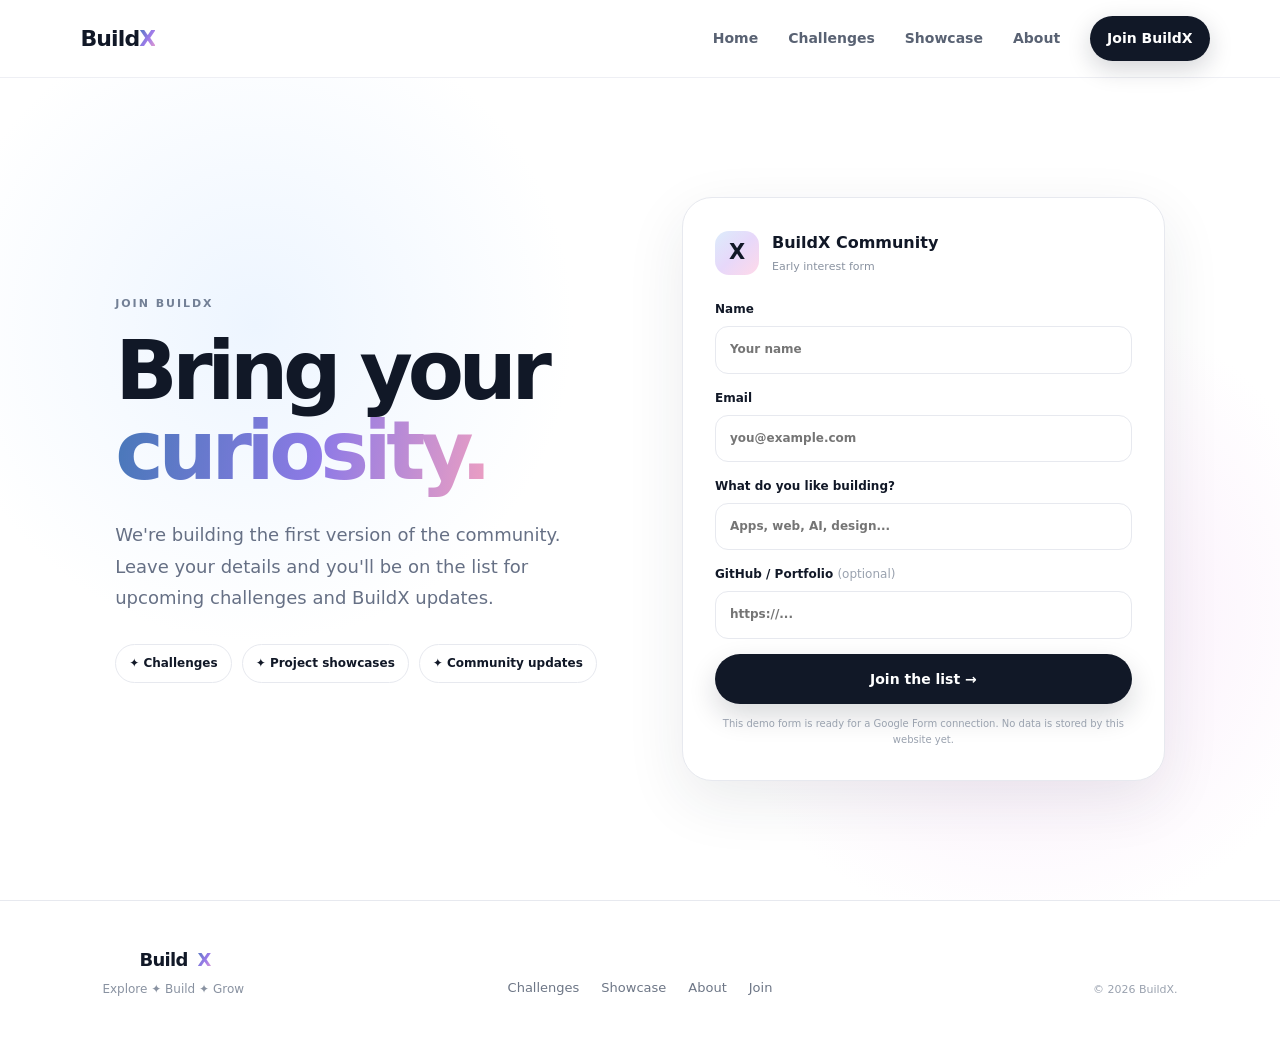
==== join.html @ 9d71e133 "Add files via upload Create BuildX website v0.1" ====
<!DOCTYPE html>
<html lang="en"><head>
<meta charset="UTF-8"><meta name="viewport" content="width=device-width, initial-scale=1.0">
<meta name="description" content="Join BuildX.">
<title>Join BuildX — BuildX</title><link rel="icon" href="assets/logo-mark.svg" type="image/svg+xml"><link rel="stylesheet" href="style.css">
</head><body>
<header class="site-header"><a class="brand" href="index.html"><img src="assets/logo-mark.svg" alt=""><span>Build<span class="brand-x">X</span></span></a><button class="menu-toggle">☰</button><nav class="nav"><a href="index.html">Home</a><a href="challenges.html">Challenges</a><a href="showcase.html">Showcase</a><a href="about.html">About</a><a class="nav-cta active-cta" href="join.html">Join BuildX</a></nav></header>
<main>
<section class="join-layout">
<div class="join-copy"><div class="eyebrow">Join BuildX</div><h1>Bring your<br><span>curiosity.</span></h1><p>We're building the first version of the community. Leave your details and you'll be on the list for upcoming challenges and BuildX updates.</p><div class="join-points"><span>✦ Challenges</span><span>✦ Project showcases</span><span>✦ Community updates</span></div></div>
<div class="form-card">
<div class="form-header"><span class="mini-x">X</span><div><strong>BuildX Community</strong><small>Early interest form</small></div></div>
<form id="joinForm">
<label>Name<input required type="text" name="name" placeholder="Your name"></label>
<label>Email<input required type="email" name="email" placeholder="you@example.com"></label>
<label>What do you like building?<input type="text" name="interest" placeholder="Apps, web, AI, design..."></label>
<label>GitHub / Portfolio <span class="optional">(optional)</span><input type="url" name="link" placeholder="https://..."></label>
<button class="btn primary full" type="submit">Join the list →</button>
<p class="form-note">This demo form is ready for a Google Form connection. No data is stored by this website yet.</p>
<div id="form-message" class="form-message" aria-live="polite"></div>
</form>
</div>
</section>
</main>
<footer class="footer"><div><a class="brand footer-brand" href="index.html"><img src="assets/logo-mark.svg" alt="">Build<span class="brand-x">X</span></a><p>Explore ✦ Build ✦ Grow</p></div><div class="footer-links"><a href="challenges.html">Challenges</a><a href="showcase.html">Showcase</a><a href="about.html">About</a><a href="join.html">Join</a></div><div class="footer-copy">© <span id="year"></span> BuildX.</div></footer><script src="script.js"></script>
</body></html>
---- style.css ----
:root{
--ink:#111827;--muted:#667085;--blue:#4778b8;--lav:#a78bfa;--pink:#f3a6c8;--soft:#f7f8fc;--line:#e7e9ef;--white:#fff;
--shadow:0 20px 60px rgba(31,41,55,.09);--radius:28px;
}
*{box-sizing:border-box}html{scroll-behavior:smooth}body{margin:0;color:var(--ink);background:var(--white);font-family:Inter,ui-sans-serif,system-ui,-apple-system,BlinkMacSystemFont,"Segoe UI",sans-serif;line-height:1.6}a{text-decoration:none;color:inherit}button,input{font:inherit}
.site-header{height:78px;display:flex;align-items:center;justify-content:space-between;padding:0 5.5%;border-bottom:1px solid rgba(231,233,239,.7);position:sticky;top:0;background:rgba(255,255,255,.88);backdrop-filter:blur(18px);z-index:10}.brand{display:flex;align-items:center;gap:10px;font-size:22px;font-weight:800;letter-spacing:-.04em}.brand-mark{width:34px;height:34px}.brand-x{background:linear-gradient(120deg,#4778b8,#9d7bea 55%,#f1a3c8);-webkit-background-clip:text;background-clip:text;color:transparent}.nav{display:flex;align-items:center;gap:30px;font-size:14px;color:#596273;font-weight:600}.nav a:hover,.nav a.active{color:var(--ink)}.nav-cta{background:var(--ink);color:white!important;padding:11px 17px;border-radius:999px}.active-cta{box-shadow:0 8px 24px rgba(17,24,39,.18)}.menu-toggle{display:none;background:none;border:0;font-size:25px}
.hero{min-height:calc(100vh - 78px);display:grid;grid-template-columns:1.05fr .95fr;align-items:center;padding:7vh 8% 9vh;overflow:hidden;background:radial-gradient(circle at 80% 25%,#f7effd 0,transparent 27%),radial-gradient(circle at 15% 80%,#edf5ff 0,transparent 25%)}.hero-copy{max-width:680px}.eyebrow{text-transform:uppercase;letter-spacing:.18em;font-size:11px;font-weight:800;color:#738096;margin-bottom:18px}.hero h1,.page-hero h1,.join-copy h1{font-size:clamp(48px,6.4vw,88px);line-height:.98;letter-spacing:-.065em;margin:0 0 28px}.hero h1 span,.page-hero h1 span,.join-copy h1 span,h2 span{background:linear-gradient(100deg,#4778b8,#8e7ae6 55%,#ed9fc2);-webkit-background-clip:text;background-clip:text;color:transparent}.hero-copy>p,.page-hero>p,.join-copy>p{font-size:18px;max-width:630px;color:var(--muted);line-height:1.75}.hero-actions{display:flex;gap:12px;margin:32px 0 22px;flex-wrap:wrap}.btn{display:inline-flex;align-items:center;justify-content:center;gap:10px;border:0;border-radius:999px;padding:14px 20px;font-weight:750;font-size:14px;cursor:pointer;transition:.2s transform,.2s box-shadow}.btn:hover{transform:translateY(-2px)}.btn.primary{background:var(--ink);color:white;box-shadow:0 12px 28px rgba(17,24,39,.16)}.btn.ghost{border:1px solid var(--line);background:white}.btn.dark{background:var(--ink);color:white}.btn.light{background:white;color:var(--ink)}.btn.full{width:100%}.btn.disabled{cursor:default;opacity:.65}.hero-note{font-size:12px;color:#7b8494}.dot{display:inline-block;width:7px;height:7px;border-radius:50%;background:#7dc7a4;margin-right:7px}
.hero-art{min-height:540px;position:relative;display:grid;place-items:center}.build-card{width:min(380px,72vw);height:460px;border-radius:44px;background:linear-gradient(145deg,#ffffff,#eef3fb 48%,#f9e9f3);box-shadow:var(--shadow);border:1px solid rgba(255,255,255,.9);position:relative;overflow:hidden;transform:rotate(4deg)}.build-card:before{content:"";position:absolute;width:330px;height:330px;border-radius:50%;background:linear-gradient(135deg,#d8e8fb,#d9c6fa 48%,#ffc9df);top:85px;left:24px;opacity:.75;filter:blur(2px)}.mini-brand{position:absolute;top:28px;left:28px;display:flex;gap:8px;align-items:center;font-weight:800}.mini-brand img{width:27px}.card-x{position:absolute;font-size:210px;font-weight:900;letter-spacing:-.15em;right:45px;top:80px;color:rgba(255,255,255,.5);text-shadow:0 15px 35px rgba(75,91,125,.13)}.card-label{position:absolute;bottom:34px;left:32px;font-size:13px;letter-spacing:.16em;color:#5b6575}.card-label strong{font-size:34px;letter-spacing:-.04em;color:var(--ink)}.spark{position:absolute;color:white;font-size:28px}.spark-1{top:140px;left:70px}.spark-2{bottom:120px;right:55px}.orb{position:absolute;border-radius:50%;filter:blur(1px)}.orb-a{width:95px;height:95px;background:#e7d8fa;top:55px;right:8%}.orb-b{width:58px;height:58px;background:#d7ecfb;bottom:70px;left:8%}
.section{padding:110px 8%}.section-heading h2,.split-heading h2,.meaning-grid h2{font-size:clamp(38px,4.7vw,64px);line-height:1.03;letter-spacing:-.055em;margin:0}.loop-grid{display:grid;grid-template-columns:repeat(3,1fr);gap:18px;margin-top:55px}.feature-card{padding:35px;border:1px solid var(--line);border-radius:var(--radius);min-height:300px;position:relative;background:white}.feature-card.featured{background:#f8f6ff;border-color:#e7defa}.feature-no{position:absolute;right:25px;top:25px;color:#a1a9b7;font-size:12px}.feature-icon{font-size:30px;margin-bottom:70px}.feature-card h3{font-size:24px;margin:0 0 7px}.feature-card p{color:var(--muted);margin:0}.split-heading{display:flex;align-items:end;justify-content:space-between;gap:20px}.text-link{font-weight:750;font-size:14px}.text-link:hover{text-decoration:underline}.challenge-preview{background:var(--soft)}.challenge-card{margin-top:48px;border-radius:var(--radius);background:white;border:1px solid var(--line);display:grid;grid-template-columns:1.6fr .65fr;overflow:hidden;box-shadow:0 12px 40px rgba(31,41,55,.05)}.challenge-info{padding:46px}.pill{display:inline-flex;padding:6px 10px;border-radius:999px;background:#f0f2f6;color:#6c7482;font-size:11px;font-weight:800;text-transform:uppercase;letter-spacing:.08em}.pill.live{background:#eaf7f0;color:#32805b}.pill.soon{background:#f1edff;color:#755cc5}.challenge-info h3{font-size:35px;letter-spacing:-.04em;margin:22px 0 10px}.challenge-info p{color:var(--muted);max-width:650px}.meta-row{display:flex;gap:18px;flex-wrap:wrap;color:#737d8d;font-size:12px;margin:24px 0}.challenge-side{background:linear-gradient(145deg,#f0f6fd,#f5eafa 55%,#ffeef5);display:flex;flex-direction:column;justify-content:space-between;padding:35px}.big-x{font-size:160px;font-weight:900;line-height:1;background:linear-gradient(120deg,#4778b8,#a78bfa,#f1a5c7);-webkit-background-clip:text;background-clip:text;color:transparent}.manifesto{background:var(--ink);color:white;text-align:center}.manifesto-inner{max-width:850px;margin:auto}.manifesto .eyebrow{color:#9da7b9}.manifesto h2{font-size:clamp(48px,6vw,82px);line-height:1;letter-spacing:-.06em;margin:0 0 22px}.manifesto h2 em{font-style:normal;background:linear-gradient(100deg,#a8c9ed,#cbb5f8,#f7b6d2);-webkit-background-clip:text;background-clip:text;color:transparent}.manifesto p{color:#b6bfcd;font-size:17px;line-height:1.8;margin:0 auto 30px;max-width:720px}
.footer{padding:45px 8%;display:grid;grid-template-columns:1fr auto 1fr;align-items:end;gap:30px;border-top:1px solid var(--line);background:white}.footer-brand{font-size:18px}.footer-brand img{width:27px}.footer p{margin:5px 0 0;color:#8992a1;font-size:12px}.footer-links{display:flex;gap:22px;font-size:13px;color:#6d7686}.footer-copy{text-align:right;color:#9aa2af;font-size:11px}
.page-hero{padding:125px 8% 90px;background:radial-gradient(circle at 80% 30%,#f7effd 0,transparent 25%),radial-gradient(circle at 10% 50%,#edf5ff 0,transparent 25%)}.page-hero h1{font-size:clamp(55px,7vw,92px);max-width:900px}.cards-section{padding-top:35px}.challenge-list{display:grid;grid-template-columns:repeat(2,1fr);gap:20px}.large-card{border:1px solid var(--line);border-radius:var(--radius);padding:35px;background:white;min-height:410px;display:flex;flex-direction:column}.large-card:nth-child(1){grid-column:span 2;background:linear-gradient(135deg,#fbfcff,#f7f1fc)}.card-top{display:flex;justify-content:space-between;align-items:center}.difficulty{font-size:12px;color:#778191}.challenge-number{font-size:12px;color:#a0a8b5;margin:35px 0 5px}.large-card h2{font-size:34px;letter-spacing:-.045em;margin:0 0 8px}.large-card p{color:var(--muted);max-width:650px}.large-card .btn{margin-top:auto;align-self:flex-start}.muted-card{background:#fafafa}.cta-band{display:flex;justify-content:space-between;align-items:center;background:#f4f5f8}.cta-band h2{margin:0;font-size:36px;letter-spacing:-.04em}.showcase-grid{display:grid;grid-template-columns:repeat(3,1fr);gap:20px;padding-top:30px}.project-card{border:1px solid var(--line);border-radius:var(--radius);overflow:hidden;background:white}.project-visual{height:240px;display:grid;place-items:center;font-size:100px;background:linear-gradient(135deg,#edf5ff,#f1eaff,#ffedf5)}.visual-two{background:linear-gradient(135deg,#f5f8ff,#e9f4ff,#f6eafb)}.visual-three{background:linear-gradient(135deg,#fff4f8,#f3efff,#e9f5ff)}.project-body{padding:25px}.project-body h3{font-size:23px;letter-spacing:-.035em;margin:16px 0 7px}.project-body p{font-size:14px;color:var(--muted)}.meaning-grid{display:grid;grid-template-columns:.9fr 1.1fr;gap:90px}.meaning-copy p{font-size:19px;color:var(--muted);margin:0 0 25px}.meaning-copy strong{color:var(--ink)}.quote{margin-top:45px;padding:25px;border-left:3px solid #b7a3ed;font-size:25px;font-weight:750;letter-spacing:-.03em}.values{background:var(--soft)}.value-grid{display:grid;grid-template-columns:repeat(3,1fr);gap:18px;margin-top:45px}.value-grid article{padding:30px;border-radius:var(--radius);background:white;border:1px solid var(--line)}.value-grid span{font-size:11px;color:#9099a8}.value-grid h3{font-size:22px;margin:40px 0 8px}.value-grid p{color:var(--muted);font-size:14px}.join-layout{min-height:calc(100vh - 78px);display:grid;grid-template-columns:1fr 1fr;gap:8%;align-items:center;padding:80px 9%;background:radial-gradient(circle at 20% 30%,#edf5ff 0,transparent 27%),radial-gradient(circle at 80% 65%,#f9eafa 0,transparent 28%)}.join-points{display:flex;flex-wrap:wrap;gap:10px;margin-top:30px}.join-points span{padding:9px 13px;border-radius:999px;background:white;border:1px solid var(--line);font-size:12px;font-weight:700}.form-card{background:white;border:1px solid var(--line);border-radius:30px;padding:32px;box-shadow:var(--shadow);max-width:520px;width:100%;justify-self:end}.form-header{display:flex;gap:13px;align-items:center;margin-bottom:25px}.mini-x{display:grid;place-items:center;width:44px;height:44px;border-radius:14px;background:linear-gradient(135deg,#dcecfb,#e7d8fa,#ffd9e9);font-weight:900;font-size:21px}.form-header small{display:block;color:#8a93a1;font-size:11px;margin-top:2px}.form-card label{display:block;font-size:12px;font-weight:750;margin:15px 0}.form-card input{width:100%;margin-top:7px;border:1px solid var(--line);border-radius:13px;padding:13px 14px;outline:none}.form-card input:focus{border-color:#a99adf;box-shadow:0 0 0 4px #f0ecfb}.optional{font-weight:500;color:#9aa2af}.form-note{font-size:10px!important;color:#9aa2af!important;text-align:center;margin:12px 0 0}.form-message{display:none;margin-top:14px;padding:12px;border-radius:12px;background:#edf8f1;color:#347354;font-size:12px}.verify-wrap{min-height:calc(100vh - 78px);padding:110px 8%;text-align:center;background:radial-gradient(circle at 50% 20%,#f4edff 0,transparent 35%)}.verify-wrap h1{font-size:clamp(50px,7vw,88px);line-height:1;letter-spacing:-.06em;margin:0 0 20px}.verify-wrap>p{max-width:600px;margin:0 auto;color:var(--muted)}.verify-card{max-width:650px;margin:45px auto 0;background:white;border:1px solid var(--line);padding:30px;border-radius:25px;text-align:left;box-shadow:var(--shadow)}.verify-card label{font-size:12px;font-weight:800}.verify-input{display:flex;gap:10px;margin-top:8px}.verify-input input{flex:1;border:1px solid var(--line);border-radius:14px;padding:14px;outline:none}.verify-result{margin-top:18px}.verify-success{padding:18px;border-radius:16px;background:#edf8f1;color:#2f6d4c}.verify-neutral{padding:18px;border-radius:16px;background:#f5f6f8;color:#687283}
@media(max-width:850px){.site-header{padding:0 5%}.menu-toggle{display:block}.nav{display:none;position:absolute;top:78px;left:0;right:0;background:white;border-bottom:1px solid var(--line);padding:18px 5%;flex-direction:column;align-items:stretch;gap:5px}.nav.open{display:flex}.nav a{padding:10px}.nav-cta{text-align:center}.hero{grid-template-columns:1fr;padding:70px 7%}.hero-art{min-height:420px}.loop-grid,.showcase-grid,.value-grid,.challenge-list{grid-template-columns:1fr}.large-card:nth-child(1){grid-column:auto}.challenge-card,.meaning-grid,.join-layout{grid-template-columns:1fr}.challenge-side{min-height:240px}.footer{grid-template-columns:1fr;align-items:start}.footer-copy{text-align:left}.footer-links{flex-wrap:wrap}.page-hero{padding:90px 7% 60px}.section{padding:80px 7%}.join-layout{padding:70px 7%;gap:45px}.form-card{justify-self:stretch}.verify-input{flex-direction:column}}
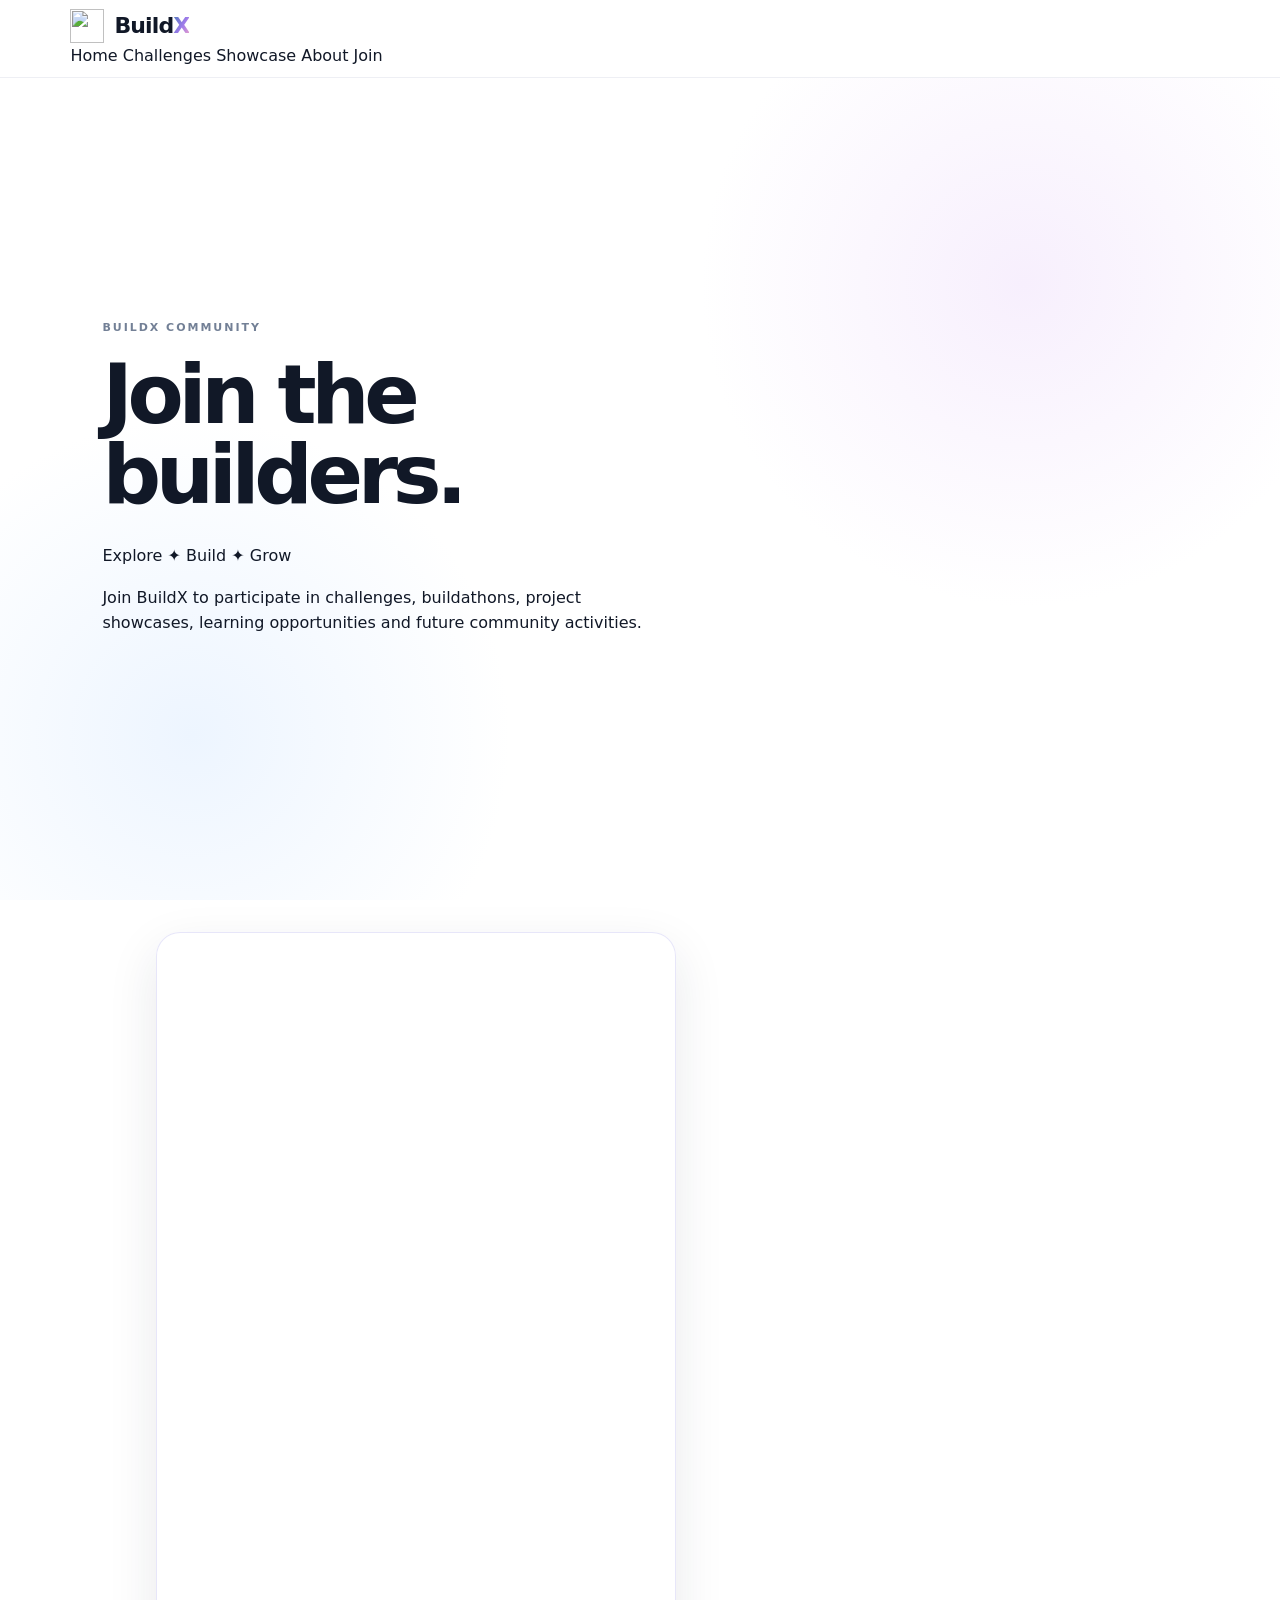
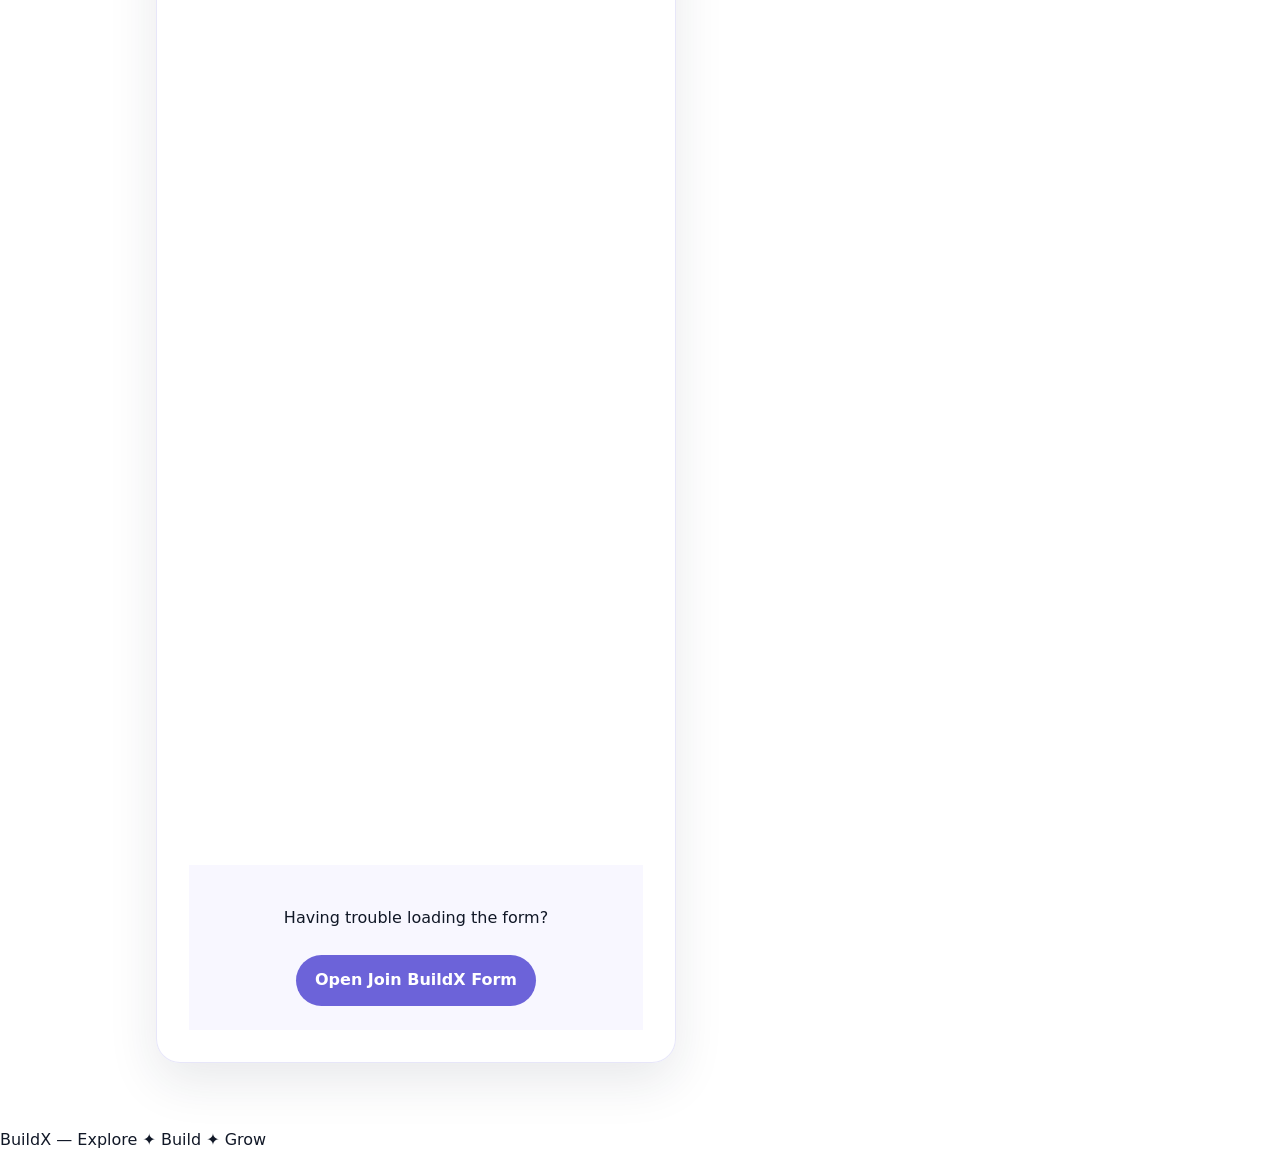
==== commit d0088191: "Connect Join BuildX registration form" ====
--- a/join.html
+++ b/join.html
@@ -1,26 +1,217 @@
 <!DOCTYPE html>
-<html lang="en"><head>
-<meta charset="UTF-8"><meta name="viewport" content="width=device-width, initial-scale=1.0">
-<meta name="description" content="Join BuildX.">
-<title>Join BuildX — BuildX</title><link rel="icon" href="assets/logo-mark.svg" type="image/svg+xml"><link rel="stylesheet" href="style.css">
-</head><body>
-<header class="site-header"><a class="brand" href="index.html"><img src="assets/logo-mark.svg" alt=""><span>Build<span class="brand-x">X</span></span></a><button class="menu-toggle">☰</button><nav class="nav"><a href="index.html">Home</a><a href="challenges.html">Challenges</a><a href="showcase.html">Showcase</a><a href="about.html">About</a><a class="nav-cta active-cta" href="join.html">Join BuildX</a></nav></header>
-<main>
-<section class="join-layout">
-<div class="join-copy"><div class="eyebrow">Join BuildX</div><h1>Bring your<br><span>curiosity.</span></h1><p>We're building the first version of the community. Leave your details and you'll be on the list for upcoming challenges and BuildX updates.</p><div class="join-points"><span>✦ Challenges</span><span>✦ Project showcases</span><span>✦ Community updates</span></div></div>
-<div class="form-card">
-<div class="form-header"><span class="mini-x">X</span><div><strong>BuildX Community</strong><small>Early interest form</small></div></div>
-<form id="joinForm">
-<label>Name<input required type="text" name="name" placeholder="Your name"></label>
-<label>Email<input required type="email" name="email" placeholder="you@example.com"></label>
-<label>What do you like building?<input type="text" name="interest" placeholder="Apps, web, AI, design..."></label>
-<label>GitHub / Portfolio <span class="optional">(optional)</span><input type="url" name="link" placeholder="https://..."></label>
-<button class="btn primary full" type="submit">Join the list →</button>
-<p class="form-note">This demo form is ready for a Google Form connection. No data is stored by this website yet.</p>
-<div id="form-message" class="form-message" aria-live="polite"></div>
-</form>
-</div>
-</section>
-</main>
-<footer class="footer"><div><a class="brand footer-brand" href="index.html"><img src="assets/logo-mark.svg" alt="">Build<span class="brand-x">X</span></a><p>Explore ✦ Build ✦ Grow</p></div><div class="footer-links"><a href="challenges.html">Challenges</a><a href="showcase.html">Showcase</a><a href="about.html">About</a><a href="join.html">Join</a></div><div class="footer-copy">© <span id="year"></span> BuildX.</div></footer><script src="script.js"></script>
-</body></html>+<html lang="en">
+<head>
+  <meta charset="UTF-8">
+  <meta name="viewport" content="width=device-width, initial-scale=1.0">
+
+  <title>Join BuildX</title>
+
+  <meta
+    name="description"
+    content="Join the BuildX community and start exploring, building and growing."
+  >
+
+  <link rel="stylesheet" href="style.css">
+
+  <style>
+    .form-wrap {
+      max-width: 1000px;
+      margin: 2rem auto 4rem;
+      padding: 0 1rem;
+    }
+
+    .form-card {
+      background: rgba(255, 255, 255, 0.96);
+      border: 1px solid rgba(108, 99, 217, 0.16);
+      border-radius: 24px;
+      overflow: hidden;
+      box-shadow: 0 18px 50px rgba(30, 41, 59, 0.10);
+    }
+
+    .form-card iframe {
+      display: block;
+      width: 100%;
+      min-height: 1500px;
+      border: 0;
+    }
+
+    .fallback {
+      text-align: center;
+      padding: 1.5rem;
+      background: #f8f7ff;
+    }
+
+    .fallback p {
+      margin-bottom: 0.75rem;
+    }
+
+    .fallback a {
+      display: inline-block;
+      margin-top: 0.75rem;
+      padding: 0.8rem 1.2rem;
+      border-radius: 999px;
+      text-decoration: none;
+      font-weight: 700;
+      background: #6c63d9;
+      color: white;
+    }
+
+    .fallback a:hover {
+      opacity: 0.9;
+    }
+  </style>
+</head>
+
+<body>
+
+  <!-- ================= HEADER ================= -->
+
+  <header class="site-header">
+
+    <div class="container nav-wrap">
+
+      <a
+        class="brand"
+        href="index.html"
+        aria-label="BuildX home"
+      >
+
+        <img
+          src="assets/logo-mark.svg"
+          alt=""
+          class="brand-mark"
+        >
+
+        <span>
+          Build<span class="brand-x">X</span>
+        </span>
+
+      </a>
+
+
+      <nav
+        class="nav-links"
+        aria-label="Main navigation"
+      >
+
+        <a href="index.html">
+          Home
+        </a>
+
+        <a href="challenges.html">
+          Challenges
+        </a>
+
+        <a href="showcase.html">
+          Showcase
+        </a>
+
+        <a href="about.html">
+          About
+        </a>
+
+        <a
+          class="active"
+          href="join.html"
+        >
+          Join
+        </a>
+
+      </nav>
+
+    </div>
+
+  </header>
+
+
+  <!-- ================= MAIN CONTENT ================= -->
+
+  <main>
+
+    <section class="hero">
+
+      <div class="container">
+
+        <p class="eyebrow">
+          BUILDX COMMUNITY
+        </p>
+
+
+        <h1>
+          Join the builders.
+        </h1>
+
+
+        <p class="hero-subtitle">
+          Explore ✦ Build ✦ Grow
+        </p>
+
+
+        <p class="hero-copy">
+
+          Join BuildX to participate in challenges,
+          buildathons, project showcases, learning
+          opportunities and future community activities.
+
+        </p>
+
+      </div>
+
+    </section>
+
+
+    <!-- ================= GOOGLE FORM ================= -->
+
+    <div class="form-wrap">
+
+      <div class="form-card">
+
+        <iframe
+          src="https://docs.google.com/forms/d/e/1FAIpQLSejNdqGbI6tsIMmUOuRSM01CTaoqpdeuEkQB9PARzF-L8LqbA/viewform"
+          title="Join BuildX registration form"
+          loading="lazy">
+        </iframe>
+
+
+        <!-- Backup link if iframe doesn't load -->
+
+        <div class="fallback">
+
+          <p>
+            Having trouble loading the form?
+          </p>
+
+          <a
+            href="https://docs.google.com/forms/d/e/1FAIpQLSejNdqGbI6tsIMmUOuRSM01CTaoqpdeuEkQB9PARzF-L8LqbA/viewform"
+            target="_blank"
+            rel="noopener"
+          >
+            Open Join BuildX Form
+          </a>
+
+        </div>
+
+      </div>
+
+    </div>
+
+  </main>
+
+
+  <!-- ================= FOOTER ================= -->
+
+  <footer class="site-footer">
+
+    <div class="container">
+
+      <p>
+        BuildX — Explore ✦ Build ✦ Grow
+      </p>
+
+    </div>
+
+  </footer>
+
+
+</body>
+</html>
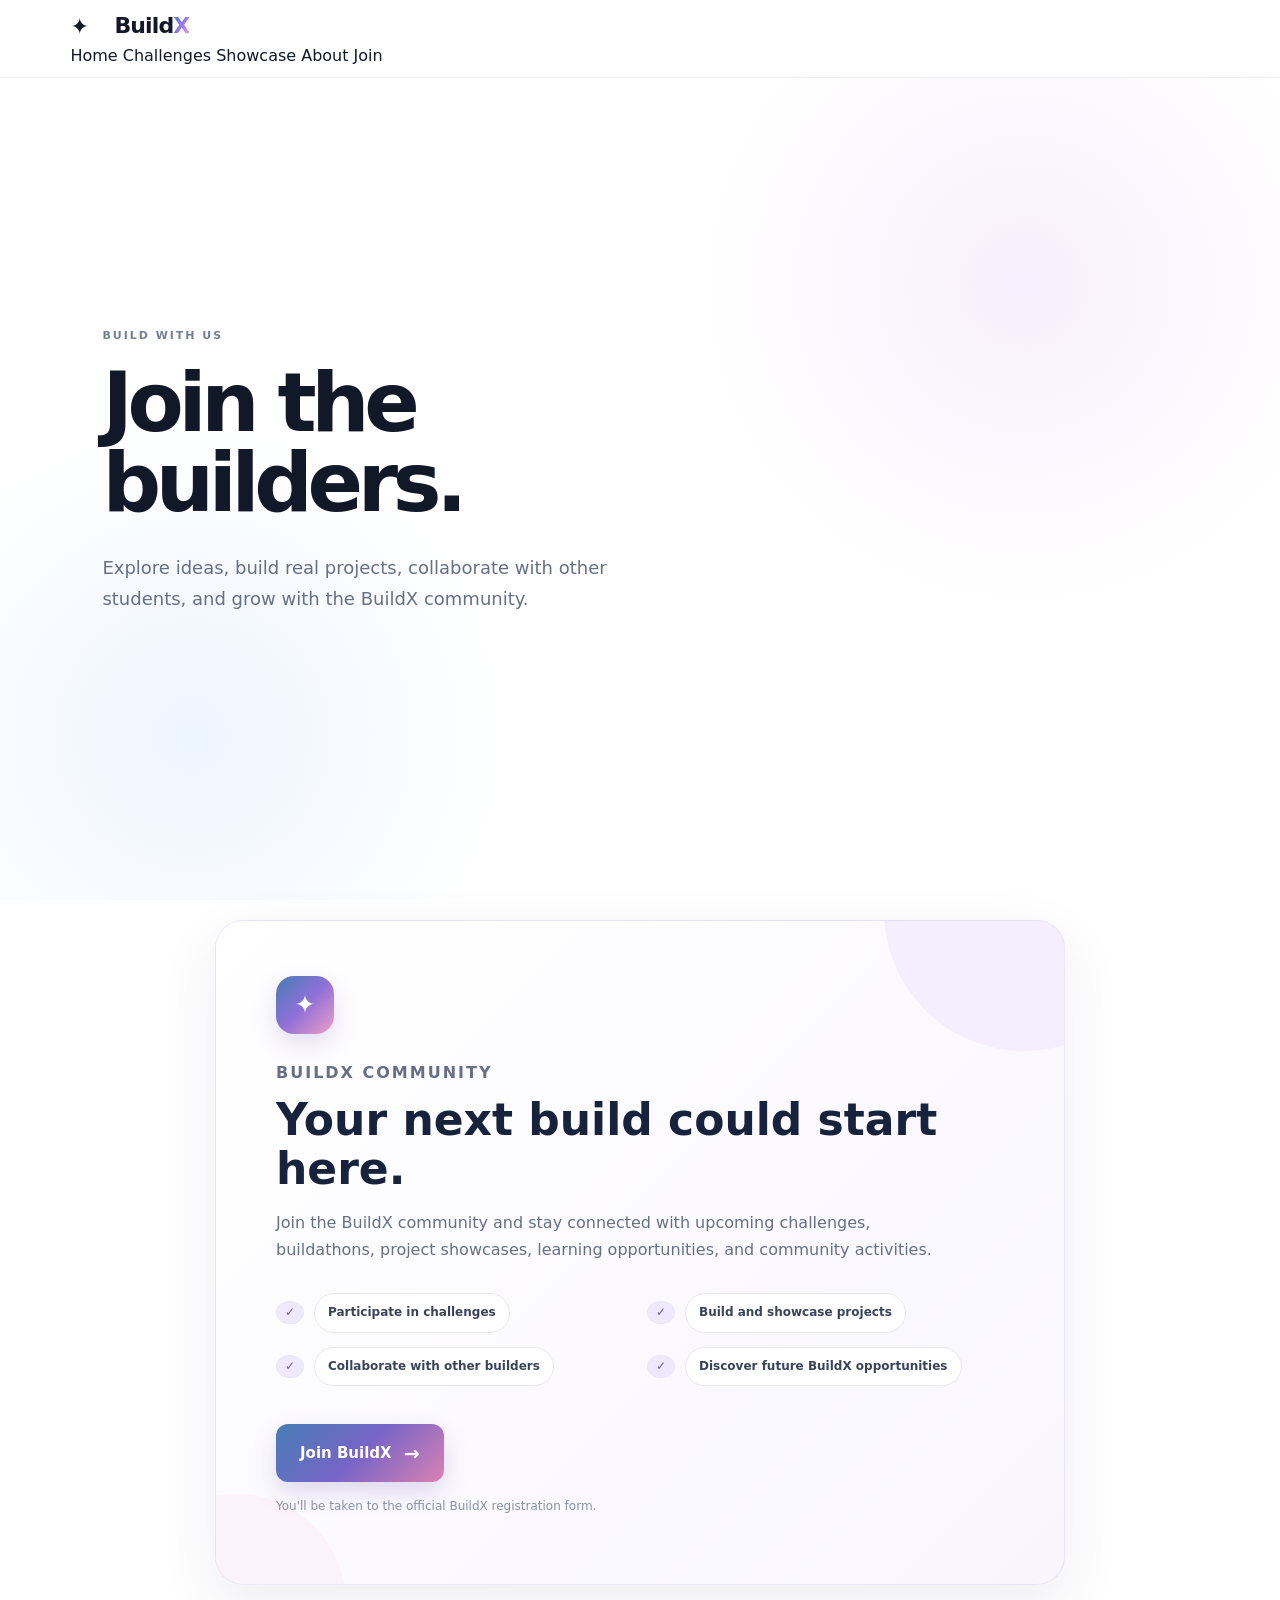
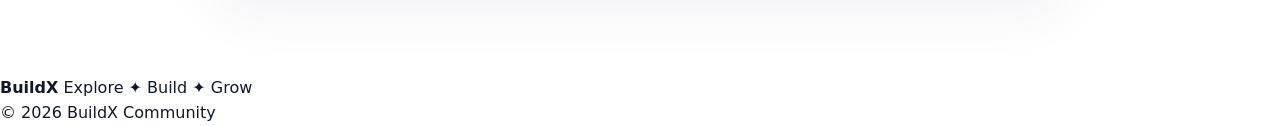
==== commit d0fe18ad: "Update join.html" ====
--- a/join.html
+++ b/join.html
@@ -6,212 +6,377 @@
 
   <title>Join BuildX</title>
 
-  <meta
-    name="description"
-    content="Join the BuildX community and start exploring, building and growing."
-  >
-
   <link rel="stylesheet" href="style.css">
-
-  <style>
-    .form-wrap {
-      max-width: 1000px;
-      margin: 2rem auto 4rem;
-      padding: 0 1rem;
-    }
-
-    .form-card {
-      background: rgba(255, 255, 255, 0.96);
-      border: 1px solid rgba(108, 99, 217, 0.16);
-      border-radius: 24px;
-      overflow: hidden;
-      box-shadow: 0 18px 50px rgba(30, 41, 59, 0.10);
-    }
-
-    .form-card iframe {
-      display: block;
-      width: 100%;
-      min-height: 1500px;
-      border: 0;
-    }
-
-    .fallback {
-      text-align: center;
-      padding: 1.5rem;
-      background: #f8f7ff;
-    }
-
-    .fallback p {
-      margin-bottom: 0.75rem;
-    }
-
-    .fallback a {
-      display: inline-block;
-      margin-top: 0.75rem;
-      padding: 0.8rem 1.2rem;
-      border-radius: 999px;
-      text-decoration: none;
-      font-weight: 700;
-      background: #6c63d9;
-      color: white;
-    }
-
-    .fallback a:hover {
-      opacity: 0.9;
-    }
-  </style>
 </head>
 
 <body>
 
-  <!-- ================= HEADER ================= -->
-
+  <!-- HEADER -->
   <header class="site-header">
-
     <div class="container nav-wrap">
 
-      <a
-        class="brand"
-        href="index.html"
-        aria-label="BuildX home"
-      >
-
-        <img
-          src="assets/logo-mark.svg"
-          alt=""
-          class="brand-mark"
-        >
-
-        <span>
+      <a href="index.html" class="brand">
+        <span class="brand-mark">✦</span>
+        <span class="brand-name">
           Build<span class="brand-x">X</span>
         </span>
-
       </a>
 
-
-      <nav
-        class="nav-links"
-        aria-label="Main navigation"
-      >
-
-        <a href="index.html">
-          Home
-        </a>
-
-        <a href="challenges.html">
-          Challenges
-        </a>
-
-        <a href="showcase.html">
-          Showcase
-        </a>
-
-        <a href="about.html">
-          About
-        </a>
-
-        <a
-          class="active"
-          href="join.html"
-        >
-          Join
-        </a>
-
+      <nav class="nav-links">
+        <a href="index.html">Home</a>
+        <a href="challenges.html">Challenges</a>
+        <a href="showcase.html">Showcase</a>
+        <a href="about.html">About</a>
+        <a href="join.html" class="active">Join</a>
       </nav>
 
     </div>
-
   </header>
 
 
-  <!-- ================= MAIN CONTENT ================= -->
-
+  <!-- HERO -->
   <main>
 
     <section class="hero">
-
-      <div class="container">
-
-        <p class="eyebrow">
-          BUILDX COMMUNITY
-        </p>
-
+      <div class="container hero-copy">
+
+        <div class="eyebrow">
+          BUILD WITH US
+        </div>
 
         <h1>
           Join the builders.
         </h1>
 
-
         <p class="hero-subtitle">
-          Explore ✦ Build ✦ Grow
+          Explore ideas, build real projects, collaborate with other
+          students, and grow with the BuildX community.
         </p>
 
-
-        <p class="hero-copy">
-
-          Join BuildX to participate in challenges,
-          buildathons, project showcases, learning
-          opportunities and future community activities.
-
-        </p>
-
       </div>
-
     </section>
 
 
-    <!-- ================= GOOGLE FORM ================= -->
-
-    <div class="form-wrap">
-
-      <div class="form-card">
-
-        <iframe
-          src="https://docs.google.com/forms/d/e/1FAIpQLSejNdqGbI6tsIMmUOuRSM01CTaoqpdeuEkQB9PARzF-L8LqbA/viewform"
-          title="Join BuildX registration form"
-          loading="lazy">
-        </iframe>
-
-
-        <!-- Backup link if iframe doesn't load -->
-
-        <div class="fallback">
-
-          <p>
-            Having trouble loading the form?
-          </p>
-
-          <a
-            href="https://docs.google.com/forms/d/e/1FAIpQLSejNdqGbI6tsIMmUOuRSM01CTaoqpdeuEkQB9PARzF-L8LqbA/viewform"
-            target="_blank"
-            rel="noopener"
-          >
-            Open Join BuildX Form
-          </a>
+    <!-- JOIN CARD -->
+    <section class="join-section">
+      <div class="container">
+
+        <div class="join-card">
+
+          <div class="join-icon">
+            ✦
+          </div>
+
+          <div class="join-content">
+
+            <p class="join-label">
+              BUILDX COMMUNITY
+            </p>
+
+            <h2>
+              Your next build could start here.
+            </h2>
+
+            <p>
+              Join the BuildX community and stay connected with
+              upcoming challenges, buildathons, project showcases,
+              learning opportunities, and community activities.
+            </p>
+
+            <div class="join-points">
+
+              <div class="join-point">
+                <span>✓</span>
+                <span>Participate in challenges</span>
+              </div>
+
+              <div class="join-point">
+                <span>✓</span>
+                <span>Build and showcase projects</span>
+              </div>
+
+              <div class="join-point">
+                <span>✓</span>
+                <span>Collaborate with other builders</span>
+              </div>
+
+              <div class="join-point">
+                <span>✓</span>
+                <span>Discover future BuildX opportunities</span>
+              </div>
+
+            </div>
+
+            <a
+              href="https://docs.google.com/forms/d/e/1FAIpQLSejNdqGbI6tsIMmUOuRSM01CTaoqpdeuEkQB9PARzF-L8LqbA/viewform"
+              target="_blank"
+              rel="noopener noreferrer"
+              class="join-button"
+            >
+              Join BuildX
+              <span>→</span>
+            </a>
+
+            <p class="join-note">
+              You'll be taken to the official BuildX registration form.
+            </p>
+
+          </div>
 
         </div>
 
       </div>
+    </section>
+
+  </main>
+
+
+  <!-- FOOTER -->
+  <footer class="site-footer">
+    <div class="container">
+
+      <div>
+        <strong>BuildX</strong>
+        <span>Explore ✦ Build ✦ Grow</span>
+      </div>
+
+      <div>
+        © <span id="year"></span> BuildX Community
+      </div>
 
     </div>
-
-  </main>
-
-
-  <!-- ================= FOOTER ================= -->
-
-  <footer class="site-footer">
-
-    <div class="container">
-
-      <p>
-        BuildX — Explore ✦ Build ✦ Grow
-      </p>
-
-    </div>
-
   </footer>
 
+
+  <script src="script.js"></script>
+
+  <style>
+
+    /* ================================
+       JOIN PAGE ONLY
+       ================================ */
+
+    .join-section {
+      padding: 20px 0 90px;
+    }
+
+    .join-card {
+      max-width: 850px;
+      margin: 0 auto;
+      padding: 55px 60px;
+      border-radius: 28px;
+
+      background:
+        linear-gradient(
+          135deg,
+          rgba(255,255,255,0.98),
+          rgba(248,245,255,0.98)
+        );
+
+      border: 1px solid rgba(100, 80, 180, 0.12);
+
+      box-shadow:
+        0 20px 60px rgba(40, 30, 80, 0.08);
+
+      position: relative;
+      overflow: hidden;
+    }
+
+    .join-card::before {
+      content: "";
+      position: absolute;
+      width: 280px;
+      height: 280px;
+      border-radius: 50%;
+      background: rgba(180, 140, 255, 0.10);
+      top: -150px;
+      right: -100px;
+      pointer-events: none;
+    }
+
+    .join-card::after {
+      content: "";
+      position: absolute;
+      width: 220px;
+      height: 220px;
+      border-radius: 50%;
+      background: rgba(255, 170, 210, 0.08);
+      bottom: -130px;
+      left: -90px;
+      pointer-events: none;
+    }
+
+    .join-content {
+      position: relative;
+      z-index: 2;
+    }
+
+    .join-icon {
+      width: 58px;
+      height: 58px;
+      border-radius: 18px;
+
+      display: flex;
+      align-items: center;
+      justify-content: center;
+
+      margin-bottom: 25px;
+
+      font-size: 25px;
+
+      color: white;
+
+      background:
+        linear-gradient(
+          135deg,
+          #477db5,
+          #8f70d8,
+          #ef9fc5
+        );
+
+      box-shadow:
+        0 10px 25px rgba(120, 90, 190, 0.20);
+    }
+
+    .join-label {
+      margin: 0 0 10px;
+
+      font-size: 12px;
+      font-weight: 700;
+      letter-spacing: 2px;
+
+      color: #7564a8;
+    }
+
+    .join-card h2 {
+      margin: 0 0 16px;
+
+      font-size: clamp(30px, 4vw, 44px);
+      line-height: 1.1;
+
+      color: #17233c;
+    }
+
+    .join-card p {
+      max-width: 680px;
+
+      font-size: 16px;
+      line-height: 1.7;
+
+      color: #657087;
+    }
+
+    .join-points {
+      display: grid;
+      grid-template-columns: 1fr 1fr;
+
+      gap: 14px;
+
+      margin: 30px 0;
+    }
+
+    .join-point {
+      display: flex;
+      align-items: center;
+      gap: 10px;
+
+      font-size: 14px;
+      color: #39445b;
+    }
+
+    .join-point span:first-child {
+      display: flex;
+      align-items: center;
+      justify-content: center;
+
+      width: 23px;
+      height: 23px;
+
+      flex-shrink: 0;
+
+      border-radius: 50%;
+
+      background: #eee9ff;
+      color: #7258b8;
+
+      font-size: 12px;
+      font-weight: 700;
+    }
+
+    .join-button {
+      display: inline-flex;
+      align-items: center;
+      gap: 12px;
+
+      margin-top: 8px;
+
+      padding: 14px 24px;
+
+      border-radius: 12px;
+
+      text-decoration: none;
+
+      font-size: 15px;
+      font-weight: 700;
+
+      color: white;
+
+      background:
+        linear-gradient(
+          135deg,
+          #477db5,
+          #7864c7,
+          #d982b2
+        );
+
+      box-shadow:
+        0 10px 25px rgba(100, 80, 170, 0.20);
+
+      transition:
+        transform 0.2s ease,
+        box-shadow 0.2s ease;
+    }
+
+    .join-button:hover {
+      transform: translateY(-2px);
+
+      box-shadow:
+        0 14px 30px rgba(100, 80, 170, 0.28);
+    }
+
+    .join-button span {
+      font-size: 19px;
+    }
+
+    .join-note {
+      margin-top: 14px !important;
+
+      font-size: 12px !important;
+      color: #8991a3 !important;
+    }
+
+
+    /* MOBILE */
+
+    @media (max-width: 700px) {
+
+      .join-card {
+        padding: 38px 25px;
+        border-radius: 22px;
+      }
+
+      .join-points {
+        grid-template-columns: 1fr;
+      }
+
+      .join-button {
+        width: 100%;
+        justify-content: center;
+      }
+
+    }
+
+  </style>
 
 </body>
 </html>
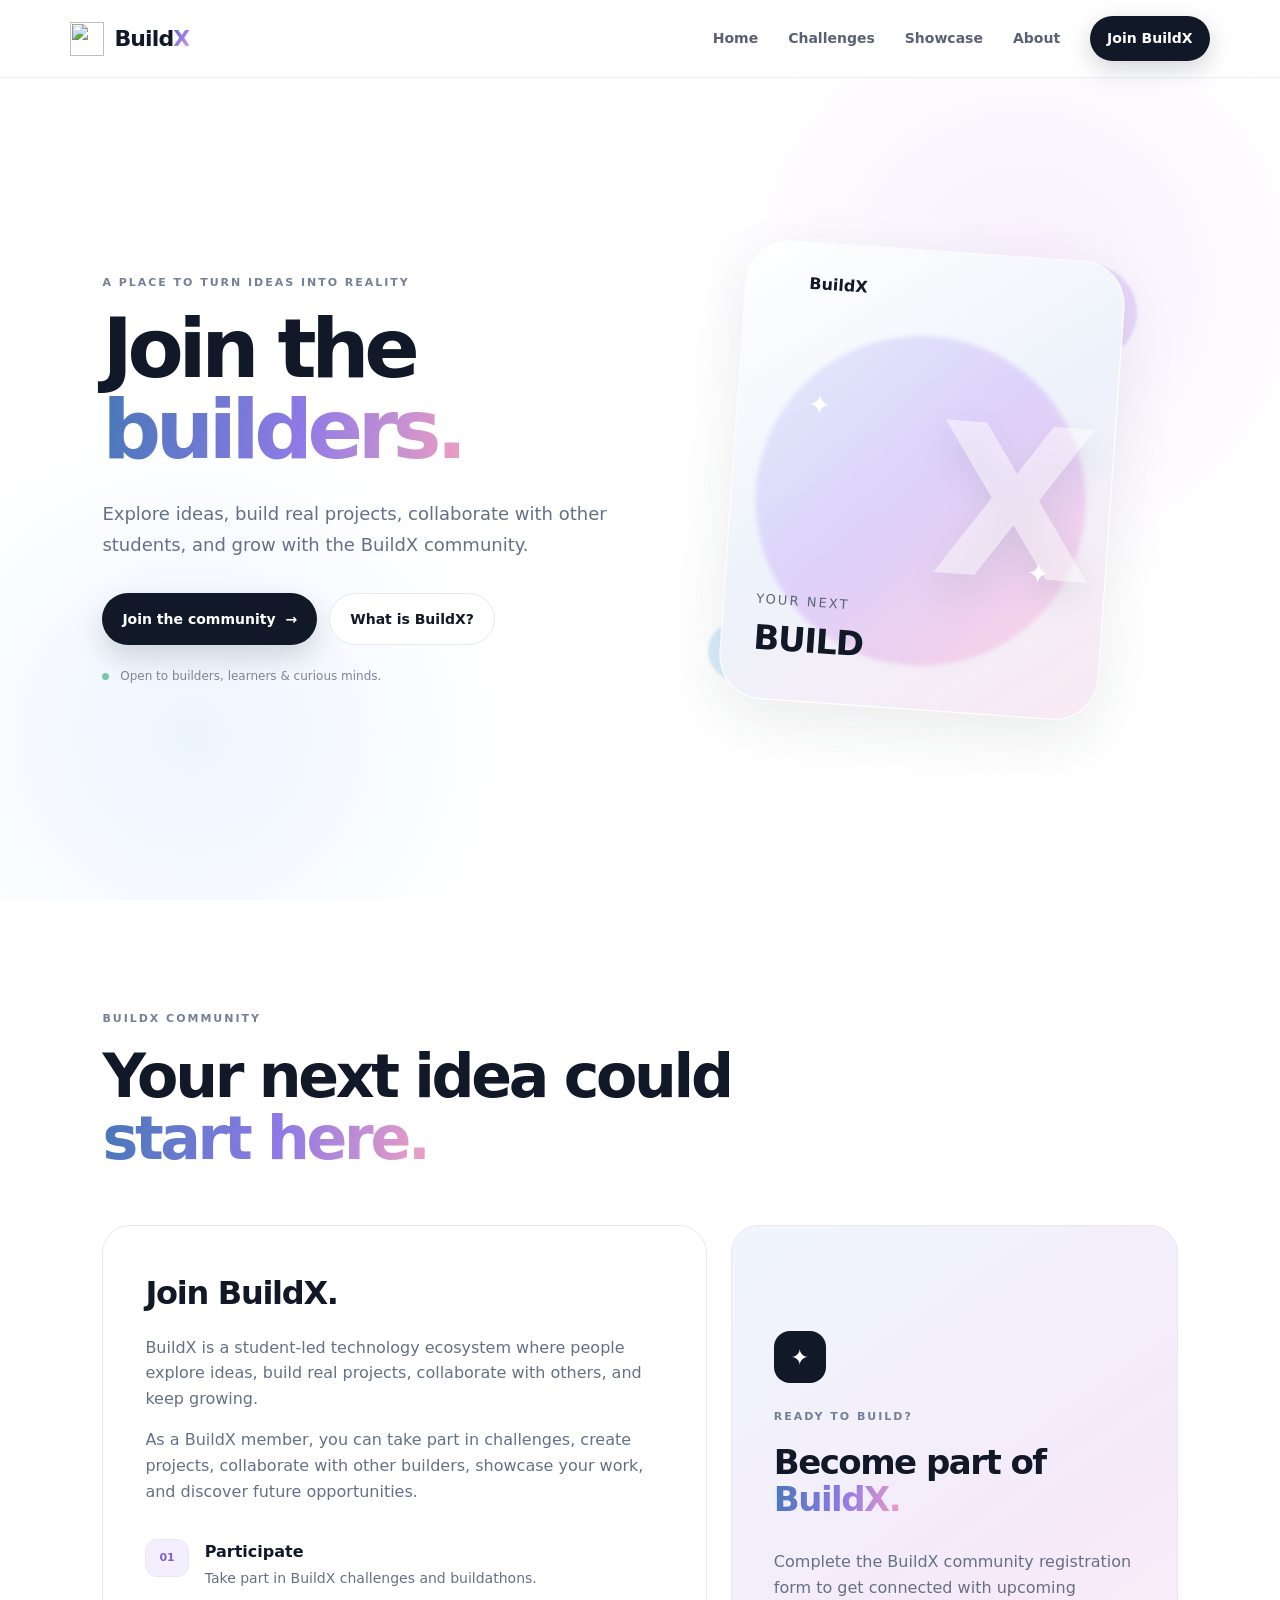
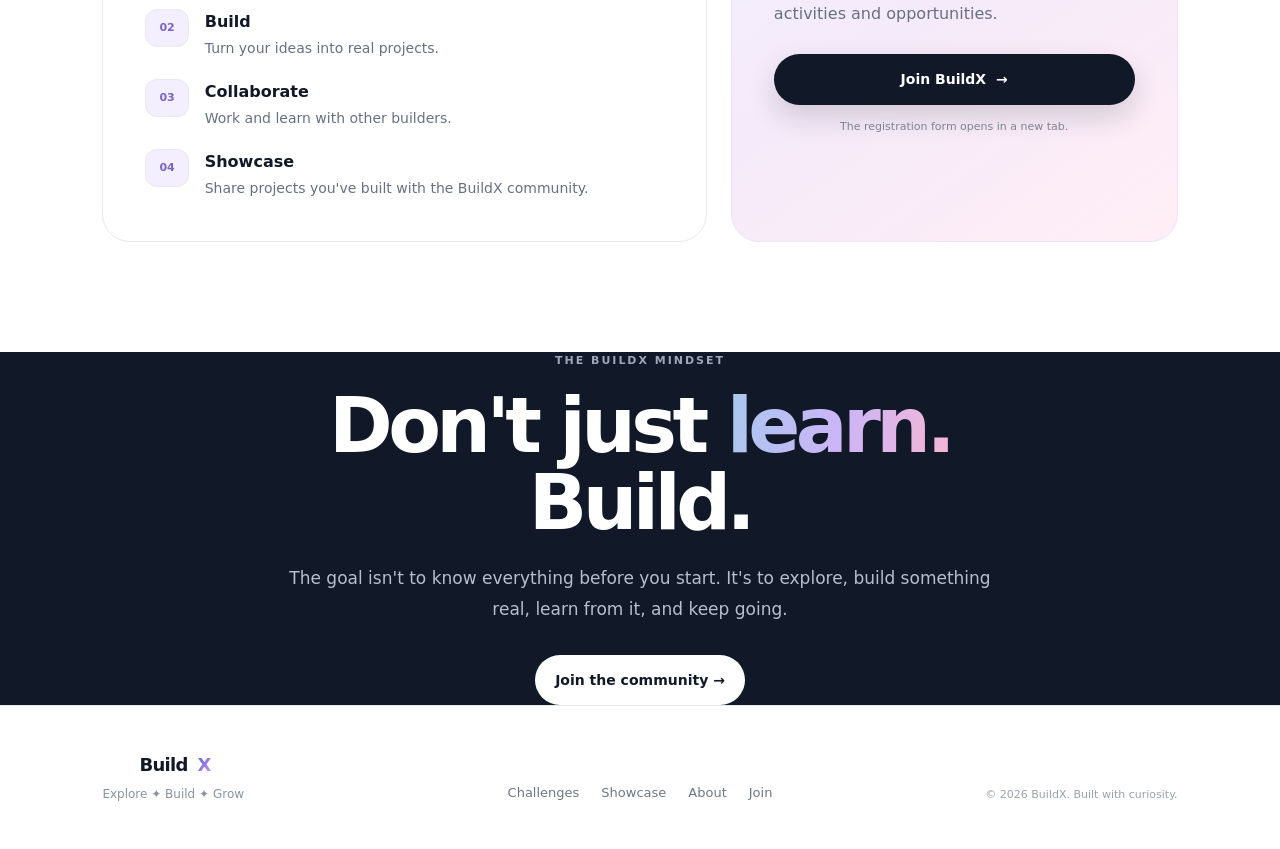
==== commit 8b3e3d9b: "Update join.html" ====
--- a/join.html
+++ b/join.html
@@ -1,382 +1,661 @@
 <!DOCTYPE html>
 <html lang="en">
+
 <head>
   <meta charset="UTF-8">
-  <meta name="viewport" content="width=device-width, initial-scale=1.0">
-
-  <title>Join BuildX</title>
-
-  <link rel="stylesheet" href="style.css">
+
+  <meta name="viewport"
+        content="width=device-width, initial-scale=1.0">
+
+  <meta name="description"
+        content="Join BuildX — Explore. Build. Grow.">
+
+  <title>Join BuildX — Explore. Build. Grow.</title>
+
+  <link rel="icon"
+        href="assets/logo-mark.svg"
+        type="image/svg+xml">
+
+  <link rel="stylesheet"
+        href="style.css">
 </head>
 
+
 <body>
 
-  <!-- HEADER -->
-  <header class="site-header">
-    <div class="container nav-wrap">
-
-      <a href="index.html" class="brand">
-        <span class="brand-mark">✦</span>
-        <span class="brand-name">
-          Build<span class="brand-x">X</span>
-        </span>
+
+<!-- ================= HEADER ================= -->
+
+<header class="site-header">
+
+  <a class="brand"
+     href="index.html"
+     aria-label="BuildX home">
+
+    <img src="assets/logo-mark.svg"
+         alt=""
+         class="brand-mark">
+
+    <span>
+      Build<span class="brand-x">X</span>
+    </span>
+
+  </a>
+
+
+  <button class="menu-toggle"
+          aria-label="Open menu">
+    ☰
+  </button>
+
+
+  <nav class="nav">
+
+    <a href="index.html">
+      Home
+    </a>
+
+    <a href="challenges.html">
+      Challenges
+    </a>
+
+    <a href="showcase.html">
+      Showcase
+    </a>
+
+    <a href="about.html">
+      About
+    </a>
+
+    <a class="nav-cta active-cta"
+       href="join.html">
+      Join BuildX
+    </a>
+
+  </nav>
+
+</header>
+
+
+
+<!-- ================= MAIN ================= -->
+
+<main>
+
+
+  <!-- JOIN HERO -->
+
+  <section class="hero">
+
+    <div class="hero-copy reveal">
+
+      <div class="eyebrow">
+        A place to turn ideas into reality
+      </div>
+
+
+      <h1>
+        Join the
+        <span>builders.</span>
+      </h1>
+
+
+      <p>
+        Explore ideas, build real projects, collaborate
+        with other students, and grow with the BuildX
+        community.
+      </p>
+
+
+      <div class="hero-actions">
+
+        <a class="btn primary"
+           href="#join">
+          Join the community
+          <span>→</span>
+        </a>
+
+        <a class="btn ghost"
+           href="about.html">
+          What is BuildX?
+        </a>
+
+      </div>
+
+
+      <div class="hero-note">
+
+        <span class="dot"></span>
+
+        Open to builders, learners & curious minds.
+
+      </div>
+
+    </div>
+
+
+    <!-- Decorative BuildX visual -->
+
+    <div class="hero-art reveal">
+
+      <div class="orb orb-a"></div>
+
+      <div class="orb orb-b"></div>
+
+
+      <div class="build-card">
+
+        <div class="mini-brand">
+
+          <img src="assets/logo-mark.svg"
+               alt="">
+
+          <span>
+            BuildX
+          </span>
+
+        </div>
+
+
+        <div class="card-x">
+          X
+        </div>
+
+
+        <div class="card-label">
+
+          YOUR NEXT<br>
+
+          <strong>
+            BUILD
+          </strong>
+
+        </div>
+
+
+        <div class="spark spark-1">
+          ✦
+        </div>
+
+        <div class="spark spark-2">
+          ✦
+        </div>
+
+      </div>
+
+    </div>
+
+  </section>
+
+
+
+  <!-- ================= COMMUNITY ================= -->
+
+  <section class="section"
+           id="join">
+
+    <div class="section-heading">
+
+      <div class="eyebrow">
+        BUILDX COMMUNITY
+      </div>
+
+
+      <h2>
+        Your next idea could
+        <br>
+        <span>start here.</span>
+      </h2>
+
+    </div>
+
+
+
+    <div class="join-community-grid">
+
+
+      <!-- INFORMATION -->
+
+      <div class="join-info">
+
+        <h3>
+          Join BuildX.
+        </h3>
+
+
+        <p>
+          BuildX is a student-led technology ecosystem
+          where people explore ideas, build real projects,
+          collaborate with others, and keep growing.
+        </p>
+
+
+        <p>
+          As a BuildX member, you can take part in
+          challenges, create projects, collaborate with
+          other builders, showcase your work, and discover
+          future opportunities.
+        </p>
+
+
+        <div class="join-points">
+
+
+          <div class="join-point">
+
+            <span>01</span>
+
+            <div>
+
+              <strong>
+                Participate
+              </strong>
+
+              <p>
+                Take part in BuildX challenges and
+                buildathons.
+              </p>
+
+            </div>
+
+          </div>
+
+
+
+          <div class="join-point">
+
+            <span>02</span>
+
+            <div>
+
+              <strong>
+                Build
+              </strong>
+
+              <p>
+                Turn your ideas into real projects.
+              </p>
+
+            </div>
+
+          </div>
+
+
+
+          <div class="join-point">
+
+            <span>03</span>
+
+            <div>
+
+              <strong>
+                Collaborate
+              </strong>
+
+              <p>
+                Work and learn with other builders.
+              </p>
+
+            </div>
+
+          </div>
+
+
+
+          <div class="join-point">
+
+            <span>04</span>
+
+            <div>
+
+              <strong>
+                Showcase
+              </strong>
+
+              <p>
+                Share projects you've built with the
+                BuildX community.
+              </p>
+
+            </div>
+
+          </div>
+
+
+        </div>
+
+      </div>
+
+
+
+      <!-- REGISTRATION CARD -->
+
+      <div class="join-registration">
+
+        <div class="join-registration-icon">
+          ✦
+        </div>
+
+
+        <div class="eyebrow">
+          READY TO BUILD?
+        </div>
+
+
+        <h3>
+          Become part of
+          <span>BuildX.</span>
+        </h3>
+
+
+        <p>
+          Complete the BuildX community registration
+          form to get connected with upcoming activities
+          and opportunities.
+        </p>
+
+
+        <a class="btn primary btn-full"
+           href="https://docs.google.com/forms/d/e/1FAIpQLSejNdqGbI6tsIMmUOuRSM01CTaoqpdeuEkQB9PARzF-L8LqbA/viewform"
+           target="_blank"
+           rel="noopener noreferrer">
+
+          Join BuildX
+
+          <span>
+            →
+          </span>
+
+        </a>
+
+
+        <div class="registration-note">
+
+          The registration form opens in a new tab.
+
+        </div>
+
+      </div>
+
+
+    </div>
+
+  </section>
+
+
+
+  <!-- ================= FINAL CTA ================= -->
+
+  <section class="manifesto">
+
+    <div class="manifesto-inner">
+
+      <div class="eyebrow">
+        THE BUILDX MINDSET
+      </div>
+
+
+      <h2>
+        Don't just
+        <em>learn.</em>
+        Build.
+      </h2>
+
+
+      <p>
+        The goal isn't to know everything before you
+        start. It's to explore, build something real,
+        learn from it, and keep going.
+      </p>
+
+
+      <a class="btn light"
+         href="https://docs.google.com/forms/d/e/1FAIpQLSejNdqGbI6tsIMmUOuRSM01CTaoqpdeuEkQB9PARzF-L8LqbA/viewform"
+         target="_blank"
+         rel="noopener noreferrer">
+
+        Join the community →
+
       </a>
 
-      <nav class="nav-links">
-        <a href="index.html">Home</a>
-        <a href="challenges.html">Challenges</a>
-        <a href="showcase.html">Showcase</a>
-        <a href="about.html">About</a>
-        <a href="join.html" class="active">Join</a>
-      </nav>
-
     </div>
-  </header>
-
-
-  <!-- HERO -->
-  <main>
-
-    <section class="hero">
-      <div class="container hero-copy">
-
-        <div class="eyebrow">
-          BUILD WITH US
-        </div>
-
-        <h1>
-          Join the builders.
-        </h1>
-
-        <p class="hero-subtitle">
-          Explore ideas, build real projects, collaborate with other
-          students, and grow with the BuildX community.
-        </p>
-
-      </div>
-    </section>
-
-
-    <!-- JOIN CARD -->
-    <section class="join-section">
-      <div class="container">
-
-        <div class="join-card">
-
-          <div class="join-icon">
-            ✦
-          </div>
-
-          <div class="join-content">
-
-            <p class="join-label">
-              BUILDX COMMUNITY
-            </p>
-
-            <h2>
-              Your next build could start here.
-            </h2>
-
-            <p>
-              Join the BuildX community and stay connected with
-              upcoming challenges, buildathons, project showcases,
-              learning opportunities, and community activities.
-            </p>
-
-            <div class="join-points">
-
-              <div class="join-point">
-                <span>✓</span>
-                <span>Participate in challenges</span>
-              </div>
-
-              <div class="join-point">
-                <span>✓</span>
-                <span>Build and showcase projects</span>
-              </div>
-
-              <div class="join-point">
-                <span>✓</span>
-                <span>Collaborate with other builders</span>
-              </div>
-
-              <div class="join-point">
-                <span>✓</span>
-                <span>Discover future BuildX opportunities</span>
-              </div>
-
-            </div>
-
-            <a
-              href="https://docs.google.com/forms/d/e/1FAIpQLSejNdqGbI6tsIMmUOuRSM01CTaoqpdeuEkQB9PARzF-L8LqbA/viewform"
-              target="_blank"
-              rel="noopener noreferrer"
-              class="join-button"
-            >
-              Join BuildX
-              <span>→</span>
-            </a>
-
-            <p class="join-note">
-              You'll be taken to the official BuildX registration form.
-            </p>
-
-          </div>
-
-        </div>
-
-      </div>
-    </section>
-
-  </main>
-
-
-  <!-- FOOTER -->
-  <footer class="site-footer">
-    <div class="container">
-
-      <div>
-        <strong>BuildX</strong>
-        <span>Explore ✦ Build ✦ Grow</span>
-      </div>
-
-      <div>
-        © <span id="year"></span> BuildX Community
-      </div>
-
-    </div>
-  </footer>
-
-
-  <script src="script.js"></script>
-
-  <style>
-
-    /* ================================
-       JOIN PAGE ONLY
-       ================================ */
-
-    .join-section {
-      padding: 20px 0 90px;
-    }
-
-    .join-card {
-      max-width: 850px;
-      margin: 0 auto;
-      padding: 55px 60px;
-      border-radius: 28px;
-
-      background:
-        linear-gradient(
-          135deg,
-          rgba(255,255,255,0.98),
-          rgba(248,245,255,0.98)
-        );
-
-      border: 1px solid rgba(100, 80, 180, 0.12);
-
-      box-shadow:
-        0 20px 60px rgba(40, 30, 80, 0.08);
-
-      position: relative;
-      overflow: hidden;
-    }
-
-    .join-card::before {
-      content: "";
-      position: absolute;
-      width: 280px;
-      height: 280px;
-      border-radius: 50%;
-      background: rgba(180, 140, 255, 0.10);
-      top: -150px;
-      right: -100px;
-      pointer-events: none;
-    }
-
-    .join-card::after {
-      content: "";
-      position: absolute;
-      width: 220px;
-      height: 220px;
-      border-radius: 50%;
-      background: rgba(255, 170, 210, 0.08);
-      bottom: -130px;
-      left: -90px;
-      pointer-events: none;
-    }
-
-    .join-content {
-      position: relative;
-      z-index: 2;
-    }
-
-    .join-icon {
-      width: 58px;
-      height: 58px;
-      border-radius: 18px;
-
-      display: flex;
-      align-items: center;
-      justify-content: center;
-
-      margin-bottom: 25px;
-
-      font-size: 25px;
-
-      color: white;
-
-      background:
-        linear-gradient(
-          135deg,
-          #477db5,
-          #8f70d8,
-          #ef9fc5
-        );
-
-      box-shadow:
-        0 10px 25px rgba(120, 90, 190, 0.20);
-    }
-
-    .join-label {
-      margin: 0 0 10px;
-
-      font-size: 12px;
-      font-weight: 700;
-      letter-spacing: 2px;
-
-      color: #7564a8;
-    }
-
-    .join-card h2 {
-      margin: 0 0 16px;
-
-      font-size: clamp(30px, 4vw, 44px);
-      line-height: 1.1;
-
-      color: #17233c;
-    }
-
-    .join-card p {
-      max-width: 680px;
-
-      font-size: 16px;
-      line-height: 1.7;
-
-      color: #657087;
-    }
-
-    .join-points {
-      display: grid;
-      grid-template-columns: 1fr 1fr;
-
-      gap: 14px;
-
-      margin: 30px 0;
-    }
-
-    .join-point {
-      display: flex;
-      align-items: center;
-      gap: 10px;
-
-      font-size: 14px;
-      color: #39445b;
-    }
-
-    .join-point span:first-child {
-      display: flex;
-      align-items: center;
-      justify-content: center;
-
-      width: 23px;
-      height: 23px;
-
-      flex-shrink: 0;
-
-      border-radius: 50%;
-
-      background: #eee9ff;
-      color: #7258b8;
-
-      font-size: 12px;
-      font-weight: 700;
-    }
-
-    .join-button {
-      display: inline-flex;
-      align-items: center;
-      gap: 12px;
-
-      margin-top: 8px;
-
-      padding: 14px 24px;
-
-      border-radius: 12px;
-
-      text-decoration: none;
-
-      font-size: 15px;
-      font-weight: 700;
-
-      color: white;
-
-      background:
-        linear-gradient(
-          135deg,
-          #477db5,
-          #7864c7,
-          #d982b2
-        );
-
-      box-shadow:
-        0 10px 25px rgba(100, 80, 170, 0.20);
-
-      transition:
-        transform 0.2s ease,
-        box-shadow 0.2s ease;
-    }
-
-    .join-button:hover {
-      transform: translateY(-2px);
-
-      box-shadow:
-        0 14px 30px rgba(100, 80, 170, 0.28);
-    }
-
-    .join-button span {
-      font-size: 19px;
-    }
-
-    .join-note {
-      margin-top: 14px !important;
-
-      font-size: 12px !important;
-      color: #8991a3 !important;
-    }
-
-
-    /* MOBILE */
-
-    @media (max-width: 700px) {
-
-      .join-card {
-        padding: 38px 25px;
-        border-radius: 22px;
-      }
-
-      .join-points {
-        grid-template-columns: 1fr;
-      }
-
-      .join-button {
-        width: 100%;
-        justify-content: center;
-      }
-
-    }
-
-  </style>
+
+  </section>
+
+
+</main>
+
+
+
+<!-- ================= FOOTER ================= -->
+
+<footer class="footer">
+
+  <div>
+
+    <a class="brand footer-brand"
+       href="index.html">
+
+      <img src="assets/logo-mark.svg"
+           alt="">
+
+      Build<span class="brand-x">X</span>
+
+    </a>
+
+
+    <p>
+      Explore ✦ Build ✦ Grow
+    </p>
+
+  </div>
+
+
+  <div class="footer-links">
+
+    <a href="challenges.html">
+      Challenges
+    </a>
+
+    <a href="showcase.html">
+      Showcase
+    </a>
+
+    <a href="about.html">
+      About
+    </a>
+
+    <a href="join.html">
+      Join
+    </a>
+
+  </div>
+
+
+  <div class="footer-copy">
+
+    © <span id="year"></span>
+    BuildX. Built with curiosity.
+
+  </div>
+
+</footer>
+
+
+
+<script src="script.js"></script>
+
+
+<!-- ================= JOIN PAGE STYLES ================= -->
+
+<style>
+
+.join-community-grid {
+  display: grid;
+  grid-template-columns: 1.15fr .85fr;
+  gap: 24px;
+  margin-top: 55px;
+}
+
+
+.join-info {
+  padding: 42px;
+  border: 1px solid var(--line);
+  border-radius: var(--radius);
+  background: white;
+}
+
+
+.join-info h3 {
+  font-size: 32px;
+  letter-spacing: -.04em;
+  margin: 0 0 15px;
+}
+
+
+.join-info > p {
+  color: var(--muted);
+  max-width: 650px;
+}
+
+
+.join-points {
+  margin-top: 35px;
+  display: grid;
+  gap: 20px;
+}
+
+
+.join-point {
+  display: flex;
+  gap: 16px;
+  align-items: flex-start;
+}
+
+
+.join-point > span {
+  min-width: 38px;
+  height: 38px;
+  border-radius: 12px;
+
+  display: grid;
+  place-items: center;
+
+  background: #f3efff;
+
+  color: #7964c5;
+
+  font-size: 11px;
+  font-weight: 800;
+}
+
+
+.join-point strong {
+  display: block;
+  margin-bottom: 2px;
+}
+
+
+.join-point p {
+  margin: 0;
+  color: var(--muted);
+  font-size: 14px;
+}
+
+
+.join-registration {
+  border-radius: var(--radius);
+
+  padding: 42px;
+
+  background:
+    linear-gradient(
+      145deg,
+      #f0f6fd,
+      #f5eafa 55%,
+      #ffeef5
+    );
+
+  border: 1px solid #ebe3f7;
+
+  display: flex;
+  flex-direction: column;
+  justify-content: center;
+}
+
+
+.join-registration-icon {
+  width: 52px;
+  height: 52px;
+
+  border-radius: 16px;
+
+  display: grid;
+  place-items: center;
+
+  background: var(--ink);
+  color: white;
+
+  font-size: 22px;
+
+  margin-bottom: 25px;
+}
+
+
+.join-registration h3 {
+  font-size: 34px;
+  line-height: 1.08;
+  letter-spacing: -.045em;
+  margin: 0 0 16px;
+}
+
+
+.join-registration h3 span {
+  background:
+    linear-gradient(
+      100deg,
+      #4778b8,
+      #8e7ae6 55%,
+      #ed9fc2
+    );
+
+  -webkit-background-clip: text;
+  background-clip: text;
+
+  color: transparent;
+}
+
+
+.join-registration > p {
+  color: var(--muted);
+  margin-bottom: 28px;
+}
+
+
+.btn-full {
+  width: 100%;
+}
+
+
+.registration-note {
+  margin-top: 13px;
+  text-align: center;
+
+  font-size: 11px;
+  color: #7b8494;
+}
+
+
+@media (max-width: 800px) {
+
+  .join-community-grid {
+    grid-template-columns: 1fr;
+  }
+
+}
+
+</style>
+
 
 </body>
 </html>
